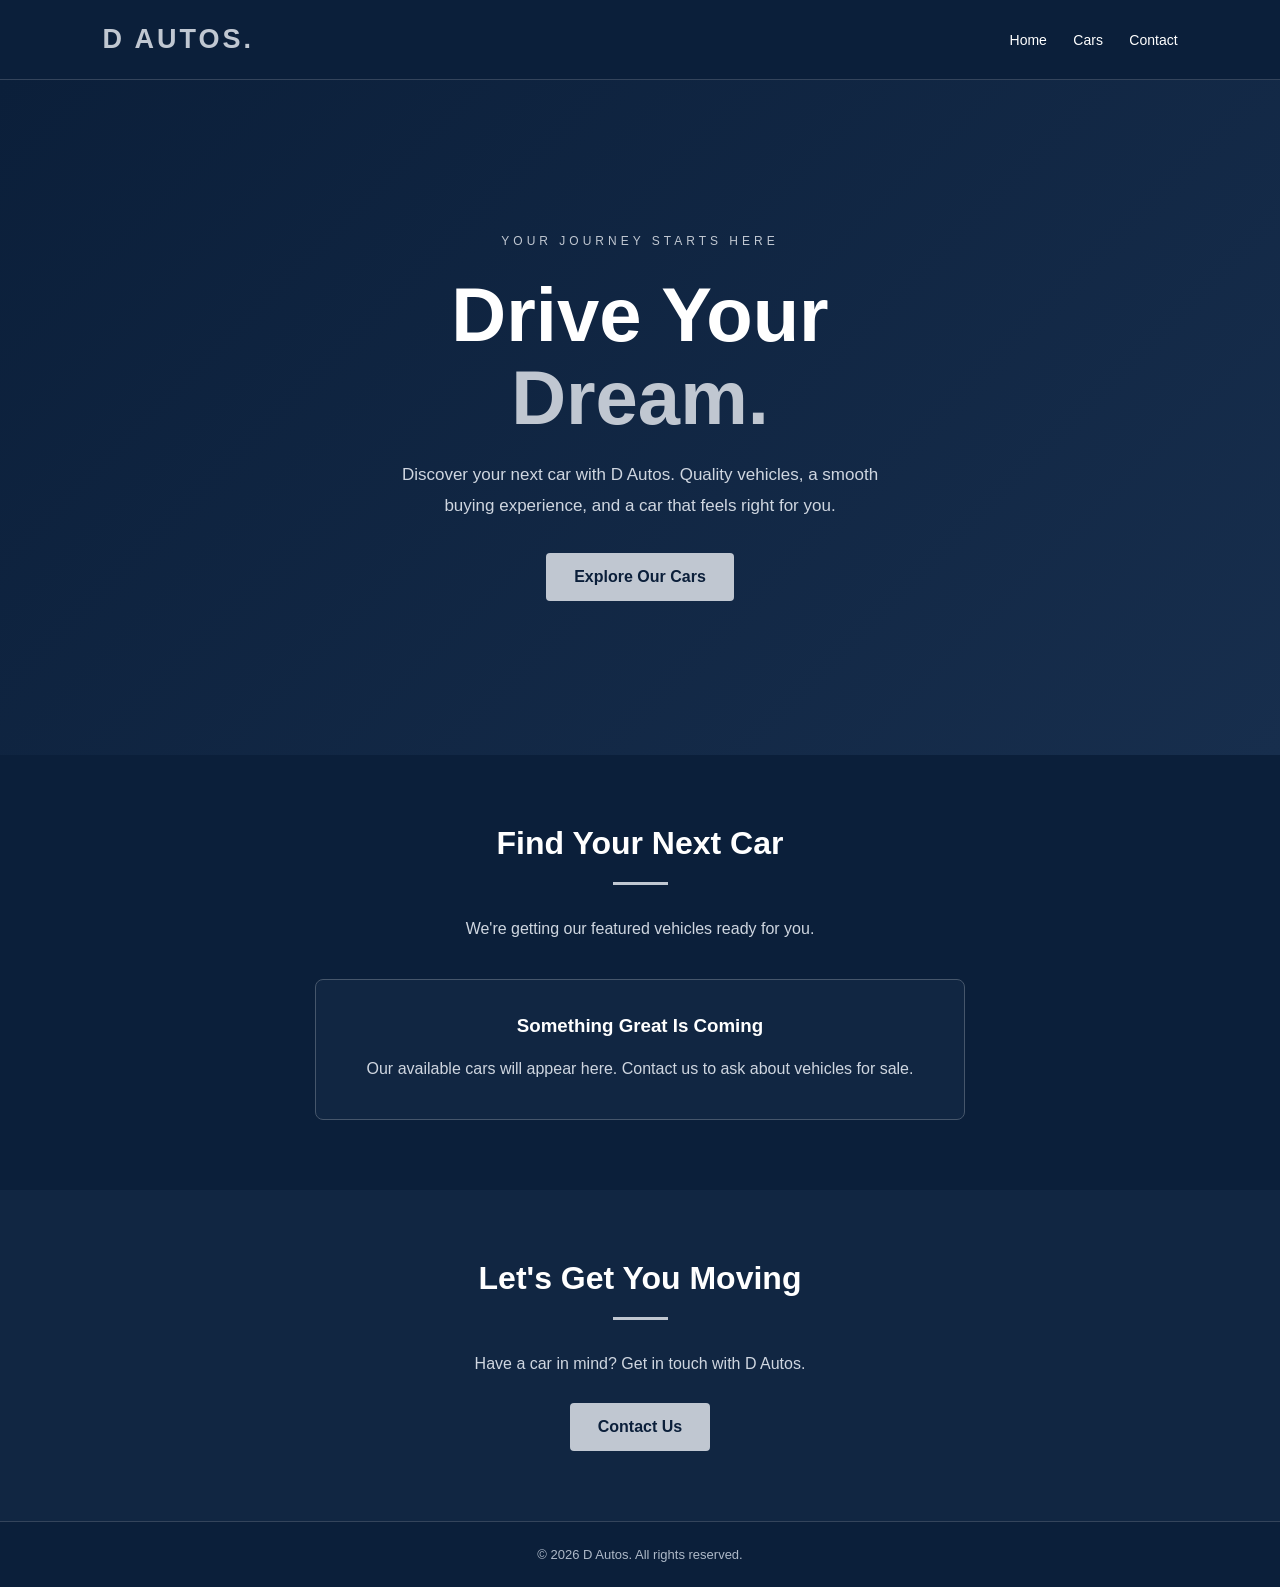
==== index.html @ 4f50bd4d "Add files via upload" ====
<!DOCTYPE html>
<html lang="en">
<head>
  <meta charset="UTF-8">
  <meta name="viewport" content="width=device-width, initial-scale=1.0">
  <title>D AUTOS | Drive Your Dream</title>

  <style>
    * {
      margin: 0;
      padding: 0;
      box-sizing: border-box;
    }

    body {
      font-family: Arial, sans-serif;
      background: #0B1F3A;
      color: #FFFFFF;
    }

    header {
      display: flex;
      justify-content: space-between;
      align-items: center;
      padding: 24px 8%;
      border-bottom: 1px solid #34445B;
    }

    .logo {
      font-size: 27px;
      font-weight: bold;
      letter-spacing: 3px;
      color: #C0C7D1;
    }

    nav a {
      color: #FFFFFF;
      text-decoration: none;
      margin-left: 22px;
      font-size: 14px;
    }

    nav a:hover {
      color: #C0C7D1;
    }

    .hero {
      min-height: 75vh;
      display: flex;
      flex-direction: column;
      justify-content: center;
      align-items: center;
      text-align: center;
      padding: 60px 20px;
      background: linear-gradient(135deg, #0B1F3A, #172E4D);
    }

    .tag {
      color: #C0C7D1;
      text-transform: uppercase;
      letter-spacing: 4px;
      font-size: 12px;
      margin-bottom: 25px;
    }

    h1 {
      font-size: clamp(42px, 8vw, 76px);
      line-height: 1.1;
      margin-bottom: 20px;
    }

    h1 span {
      color: #C0C7D1;
    }

    .hero p {
      color: #CFD6E0;
      font-size: 17px;
      line-height: 1.8;
      max-width: 500px;
      margin-bottom: 32px;
    }

    .button {
      display: inline-block;
      background: #C0C7D1;
      color: #0B1F3A;
      padding: 15px 28px;
      text-decoration: none;
      font-weight: bold;
      border-radius: 4px;
    }

    .button:hover {
      background: #FFFFFF;
    }

    .section {
      padding: 70px 8%;
      text-align: center;
    }

    .section h2 {
      font-size: 32px;
      margin-bottom: 15px;
    }

    .section > p {
      color: #CFD6E0;
      line-height: 1.8;
    }

    .line {
      width: 55px;
      height: 3px;
      background: #C0C7D1;
      margin: 20px auto 30px;
    }

    .car-placeholder {
      max-width: 650px;
      margin: 35px auto 0;
      padding: 35px 20px;
      border: 1px solid #46566B;
      border-radius: 8px;
      background: #112642;
    }

    .car-placeholder p {
      color: #CFD6E0;
      line-height: 1.8;
    }

    .contact {
      background: #112642;
    }

    .contact .button {
      margin-top: 25px;
    }

    footer {
      padding: 25px 15px;
      text-align: center;
      color: #AEB9C8;
      font-size: 13px;
      border-top: 1px solid #34445B;
    }

    @media (max-width: 600px) {
      header {
        flex-direction: column;
        gap: 20px;
      }

      nav a {
        margin: 0 8px;
      }

      .section {
        padding: 55px 6%;
      }
    }
  </style>
</head>

<body>

  <header>
    <div class="logo">D AUTOS.</div>

    <nav>
      <a href="#home">Home</a>
      <a href="#cars">Cars</a>
      <a href="#contact">Contact</a>
    </nav>
  </header>

  <section class="hero" id="home">
    <div class="tag">Your Journey Starts Here</div>

    <h1>Drive Your<br><span>Dream.</span></h1>

    <p>
      Discover your next car with D Autos.
      Quality vehicles, a smooth buying experience,
      and a car that feels right for you.
    </p>

    <a class="button" href="#cars">Explore Our Cars</a>
  </section>

  <section class="section" id="cars">
    <h2>Find Your Next Car</h2>
    <div class="line"></div>

    <p>We're getting our featured vehicles ready for you.</p>

    <div class="car-placeholder">
      <h3>Something Great Is Coming</h3>
      <br>
      <p>
        Our available cars will appear here.
        Contact us to ask about vehicles for sale.
      </p>
    </div>
  </section>

  <section class="section contact" id="contact">
    <h2>Let's Get You Moving</h2>
    <div class="line"></div>

    <p>Have a car in mind? Get in touch with D Autos.</p>

    <a class="button"
       href="https://wa.me/"
       target="_blank"
       rel="noopener noreferrer">
      Contact Us
    </a>
  </section>

  <footer>
    © 2026 D Autos. All rights reserved.
  </footer>

</body>
</html>
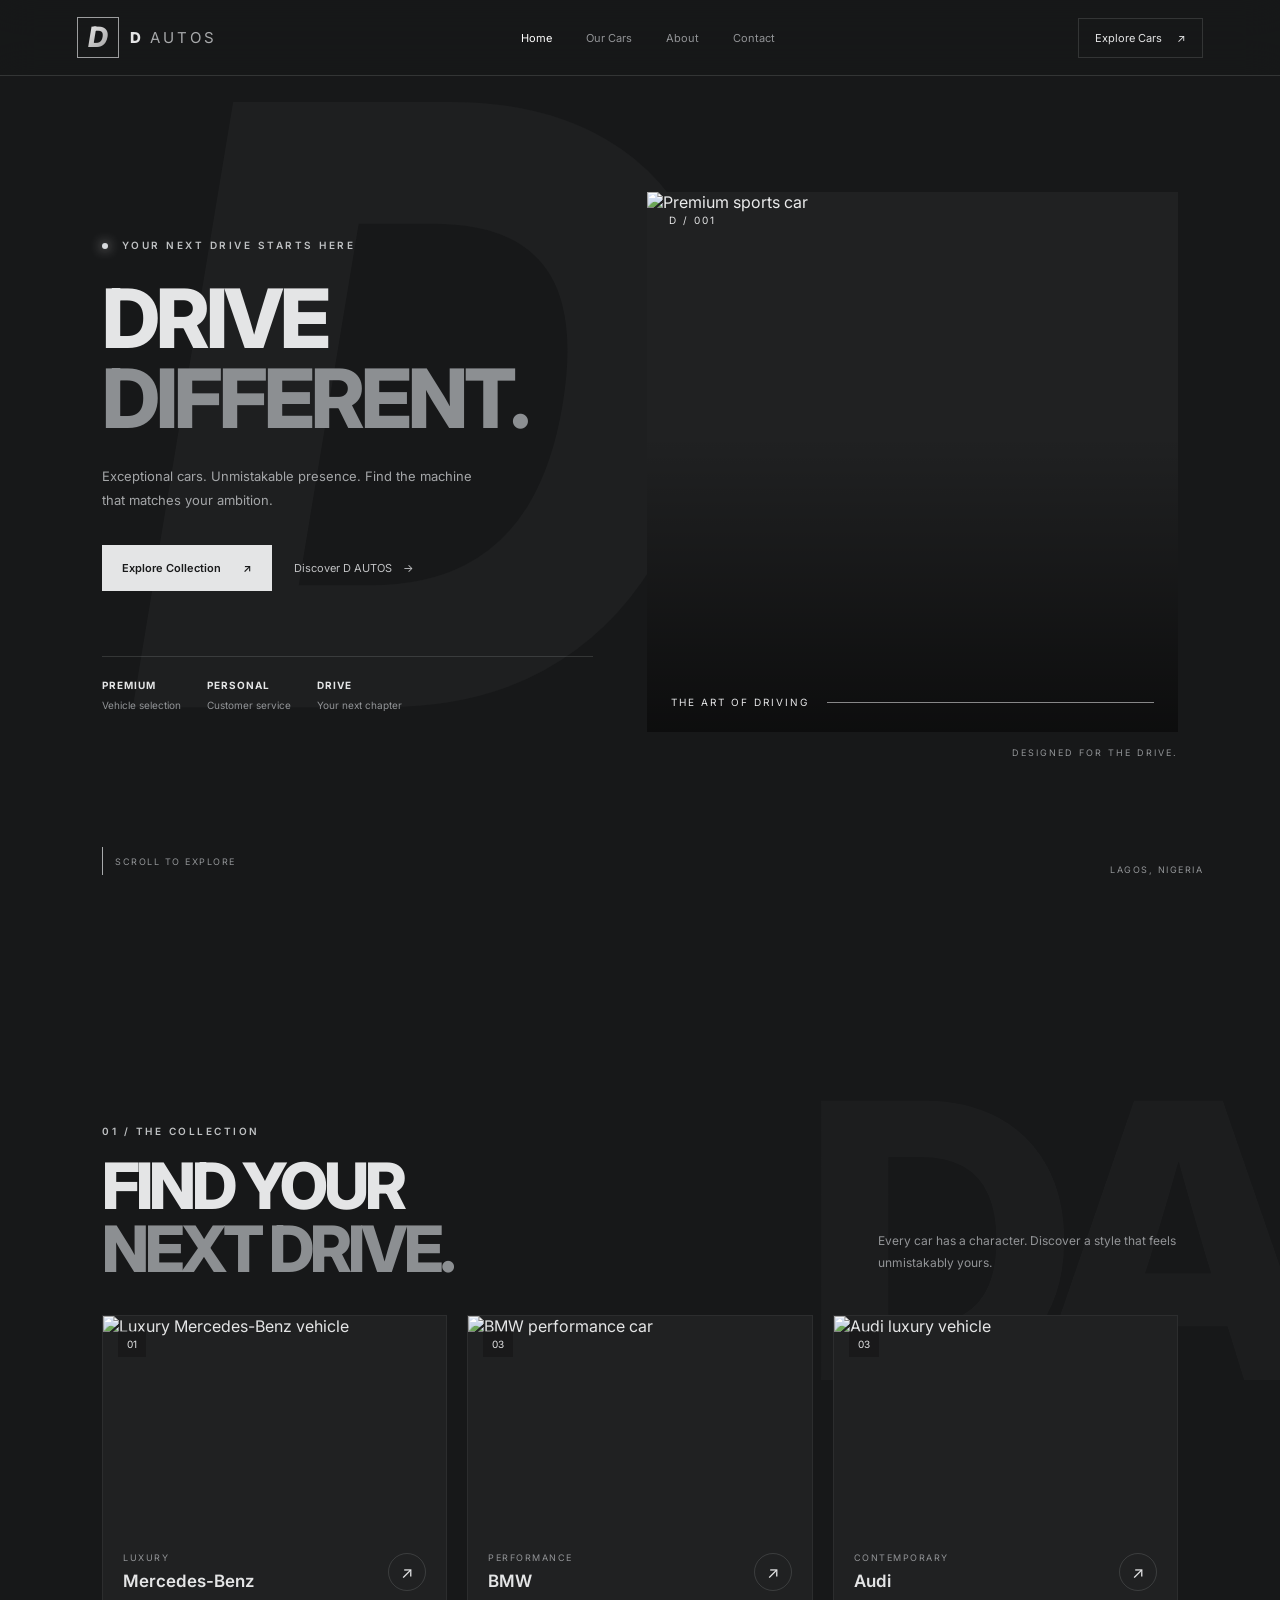
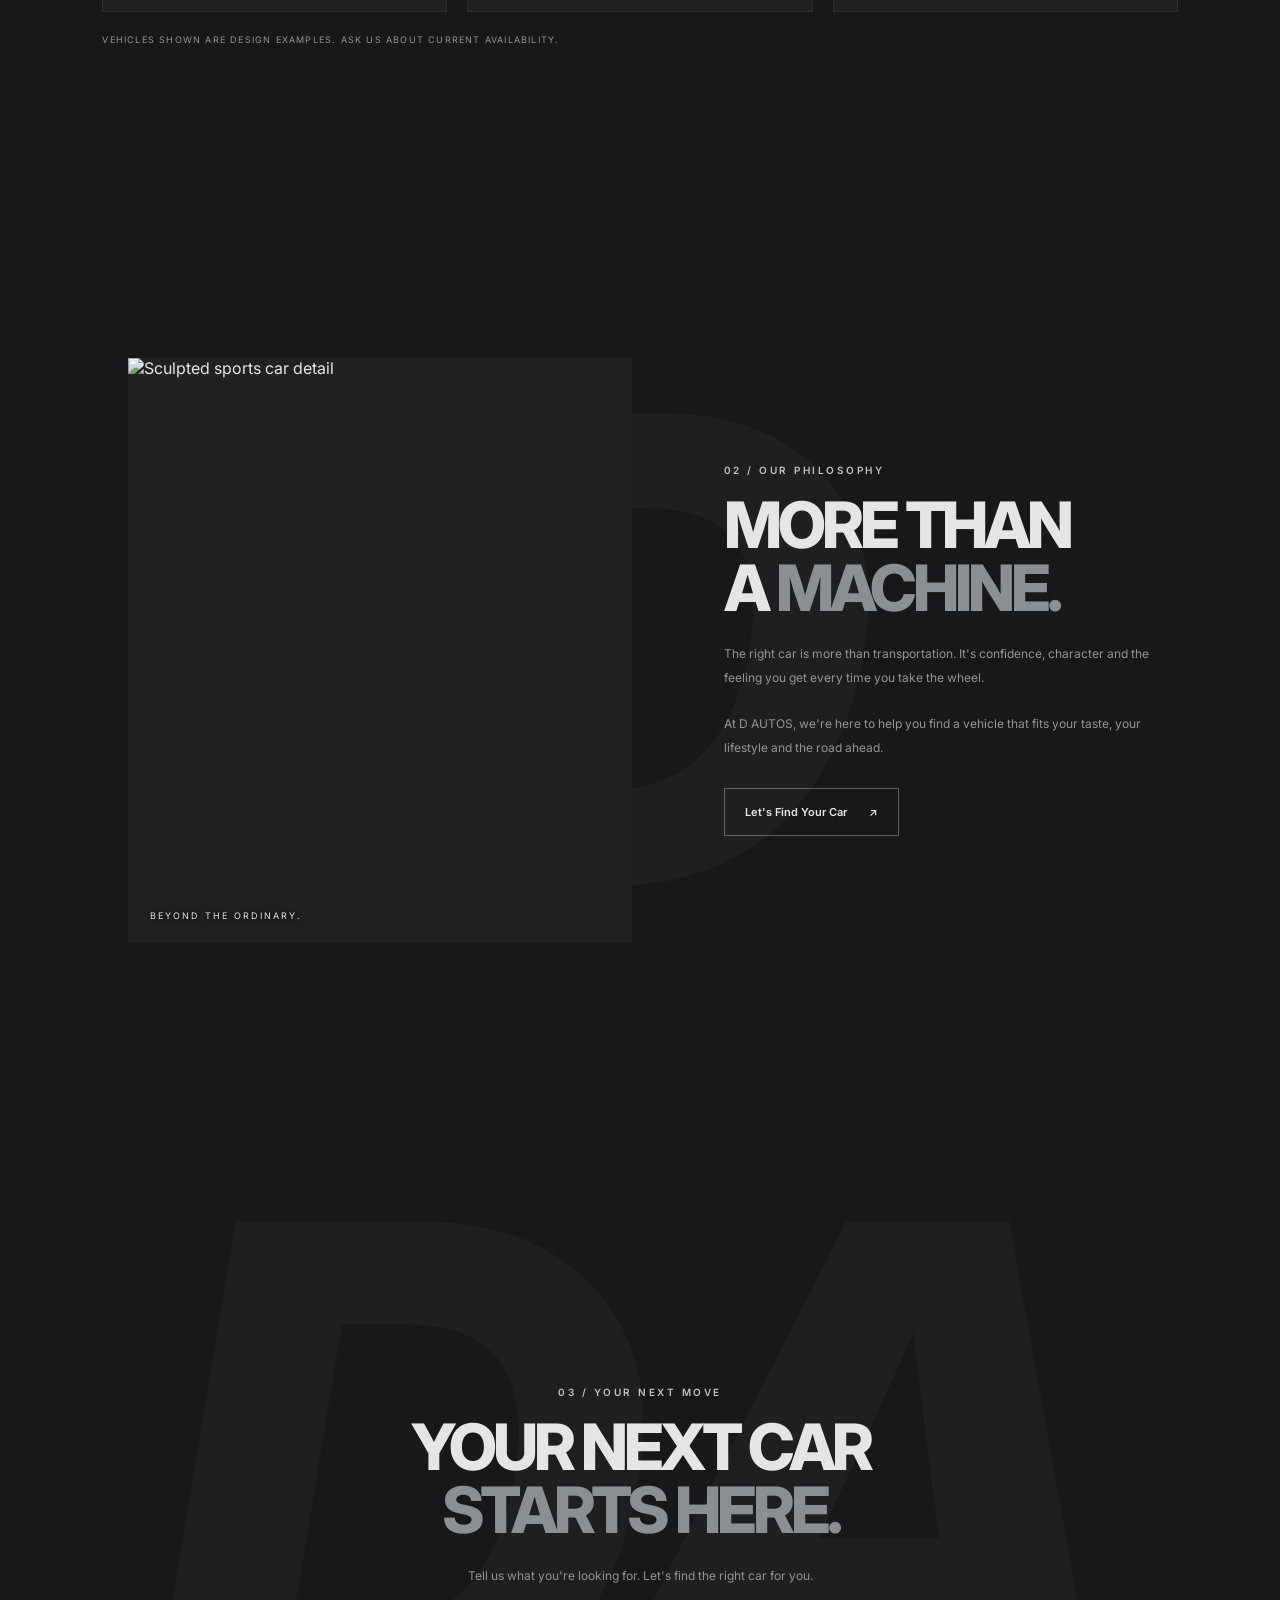
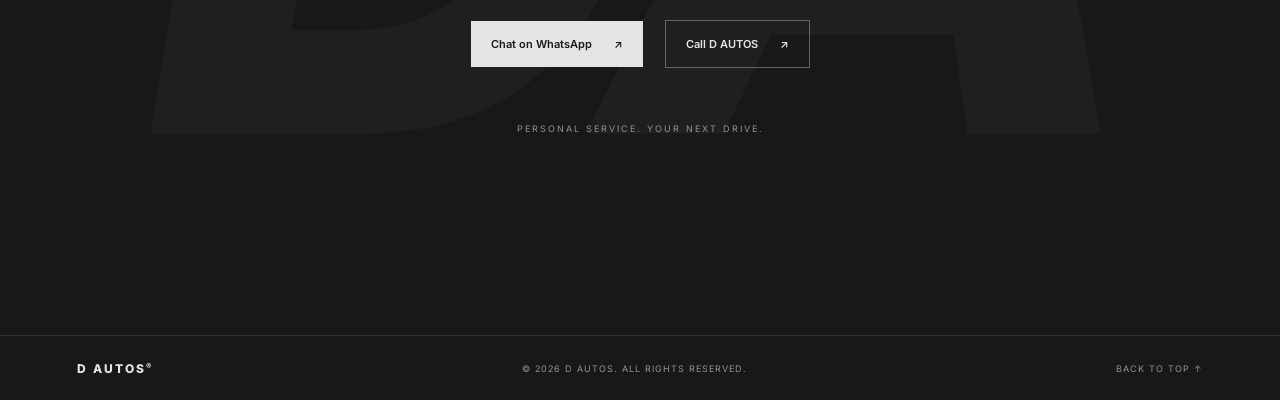
==== commit f55a3509: "Update D AUTOS website design" ====
--- a/index.html
+++ b/index.html
@@ -4,227 +4,192 @@
 <head>
   <meta charset="UTF-8">
   <meta name="viewport" content="width=device-width, initial-scale=1.0">
-  <title>D AUTOS | Drive Your Dream</title>
+  <meta name="theme-color" content="#171819">
+  <meta name="description" content="D AUTOS — Discover premium vehicles and find your next drive.">
+  <title>D AUTOS | Drive Different</title>
 
-  <style>
-    * {
-      margin: 0;
-      padding: 0;
-      box-sizing: border-box;
-    }
+  <link rel="preconnect" href="https://fonts.googleapis.com">
+  <link rel="preconnect" href="https://fonts.gstatic.com" crossorigin>
+  <link href="https://fonts.googleapis.com/css2?family=Inter:wght@400;500;600;700;800&display=swap" rel="stylesheet">
 
-    body {
-      font-family: Arial, sans-serif;
-      background: #0B1F3A;
-      color: #FFFFFF;
-    }
-
-    header {
-      display: flex;
-      justify-content: space-between;
-      align-items: center;
-      padding: 24px 8%;
-      border-bottom: 1px solid #34445B;
-    }
-
-    .logo {
-      font-size: 27px;
-      font-weight: bold;
-      letter-spacing: 3px;
-      color: #C0C7D1;
-    }
-
-    nav a {
-      color: #FFFFFF;
-      text-decoration: none;
-      margin-left: 22px;
-      font-size: 14px;
-    }
-
-    nav a:hover {
-      color: #C0C7D1;
-    }
-
-    .hero {
-      min-height: 75vh;
-      display: flex;
-      flex-direction: column;
-      justify-content: center;
-      align-items: center;
-      text-align: center;
-      padding: 60px 20px;
-      background: linear-gradient(135deg, #0B1F3A, #172E4D);
-    }
-
-    .tag {
-      color: #C0C7D1;
-      text-transform: uppercase;
-      letter-spacing: 4px;
-      font-size: 12px;
-      margin-bottom: 25px;
-    }
-
-    h1 {
-      font-size: clamp(42px, 8vw, 76px);
-      line-height: 1.1;
-      margin-bottom: 20px;
-    }
-
-    h1 span {
-      color: #C0C7D1;
-    }
-
-    .hero p {
-      color: #CFD6E0;
-      font-size: 17px;
-      line-height: 1.8;
-      max-width: 500px;
-      margin-bottom: 32px;
-    }
-
-    .button {
-      display: inline-block;
-      background: #C0C7D1;
-      color: #0B1F3A;
-      padding: 15px 28px;
-      text-decoration: none;
-      font-weight: bold;
-      border-radius: 4px;
-    }
-
-    .button:hover {
-      background: #FFFFFF;
-    }
-
-    .section {
-      padding: 70px 8%;
-      text-align: center;
-    }
-
-    .section h2 {
-      font-size: 32px;
-      margin-bottom: 15px;
-    }
-
-    .section > p {
-      color: #CFD6E0;
-      line-height: 1.8;
-    }
-
-    .line {
-      width: 55px;
-      height: 3px;
-      background: #C0C7D1;
-      margin: 20px auto 30px;
-    }
-
-    .car-placeholder {
-      max-width: 650px;
-      margin: 35px auto 0;
-      padding: 35px 20px;
-      border: 1px solid #46566B;
-      border-radius: 8px;
-      background: #112642;
-    }
-
-    .car-placeholder p {
-      color: #CFD6E0;
-      line-height: 1.8;
-    }
-
-    .contact {
-      background: #112642;
-    }
-
-    .contact .button {
-      margin-top: 25px;
-    }
-
-    footer {
-      padding: 25px 15px;
-      text-align: center;
-      color: #AEB9C8;
-      font-size: 13px;
-      border-top: 1px solid #34445B;
-    }
-
-    @media (max-width: 600px) {
-      header {
-        flex-direction: column;
-        gap: 20px;
-      }
-
-      nav a {
-        margin: 0 8px;
-      }
-
-      .section {
-        padding: 55px 6%;
-      }
-    }
-  </style>
+  <link rel="stylesheet" href="style.css">
+  <script src="script.js" defer></script>
 </head>
 
 <body>
+  <header class="navbar">
+    <a href="#home" class="brand" aria-label="D AUTOS home">
+      <span class="brand-mark">D</span>
+      <span class="brand-name">D <span>AUTOS</span></span>
+    </a>
 
-  <header>
-    <div class="logo">D AUTOS.</div>
+    <button class="menu-toggle" aria-label="Toggle navigation"
+      aria-expanded="false" aria-controls="nav-links">
+      <span></span><span></span>
+    </button>
 
-    <nav>
-      <a href="#home">Home</a>
-      <a href="#cars">Cars</a>
-      <a href="#contact">Contact</a>
+    <nav class="nav-links" id="nav-links">
+      <a href="#home" class="nav-link active">Home</a>
+      <a href="#inventory" class="nav-link">Our Cars</a>
+      <a href="#about" class="nav-link">About</a>
+      <a href="#contact" class="nav-link">Contact</a>
     </nav>
+
+    <a href="cars.html" class="nav-cta">Explore Cars <span>↗</span></a>
   </header>
 
-  <section class="hero" id="home">
-    <div class="tag">Your Journey Starts Here</div>
+  <main>
+    <section class="screen hero" id="home">
+      <div class="watermark" aria-hidden="true">D</div>
 
-    <h1>Drive Your<br><span>Dream.</span></h1>
+      <div class="hero-copy reveal">
+        <p class="eyebrow"><span class="status-dot"></span> YOUR NEXT DRIVE STARTS HERE</p>
+        <h1>DRIVE<br><span>DIFFERENT.</span></h1>
+        <p class="hero-description">
+          Exceptional cars. Unmistakable presence.
+          Find the machine that matches your ambition.
+        </p>
 
-    <p>
-      Discover your next car with D Autos.
-      Quality vehicles, a smooth buying experience,
-      and a car that feels right for you.
-    </p>
+        <div class="hero-actions">
+          <a href="cars.html" class="button button-light">Explore Collection <span>↗</span></a>
+          <a href="#about" class="text-link">Discover D AUTOS <span>→</span></a>
+        </div>
 
-    <a class="button" href="#cars">Explore Our Cars</a>
-  </section>
+        <div class="hero-stats">
+          <div><strong>PREMIUM</strong><span>Vehicle selection</span></div>
+          <div><strong>PERSONAL</strong><span>Customer service</span></div>
+          <div><strong>DRIVE</strong><span>Your next chapter</span></div>
+        </div>
+      </div>
 
-  <section class="section" id="cars">
-    <h2>Find Your Next Car</h2>
-    <div class="line"></div>
+      <div class="hero-visual reveal">
+        <div class="image-frame">
+          <img
+            src="https://images.unsplash.com/photo-1492144534655-ae79c964c9d7?auto=format&fit=crop&w=1800&q=85"
+            alt="Premium sports car"
+            class="hero-car"
+          >
+          <div class="image-shade"></div>
+          <span class="image-index">D / 001</span>
+          <div class="image-caption">
+            <span>THE ART OF DRIVING</span>
+            <span class="caption-line"></span>
+          </div>
+        </div>
+        <div class="visual-note">DESIGNED FOR THE DRIVE.</div>
+      </div>
 
-    <p>We're getting our featured vehicles ready for you.</p>
+      <a href="#inventory" class="scroll-cue"><span></span> SCROLL TO EXPLORE</a>
+      <span class="hero-coordinate">LAGOS, NIGERIA</span>
+    </section>
 
-    <div class="car-placeholder">
-      <h3>Something Great Is Coming</h3>
-      <br>
-      <p>
-        Our available cars will appear here.
-        Contact us to ask about vehicles for sale.
-      </p>
-    </div>
-  </section>
+    <section class="screen inventory" id="inventory">
+      <div class="section-watermark" aria-hidden="true">DA</div>
 
-  <section class="section contact" id="contact">
-    <h2>Let's Get You Moving</h2>
-    <div class="line"></div>
+      <div class="section-heading reveal">
+        <div>
+          <p class="eyebrow">01 / THE COLLECTION</p>
+          <h2>FIND YOUR<br><span>NEXT DRIVE.</span></h2>
+        </div>
+        <p class="section-intro">
+          Every car has a character. Discover a style
+          that feels unmistakably yours.
+        </p>
+      </div>
 
-    <p>Have a car in mind? Get in touch with D Autos.</p>
+      <div class="car-grid">
+        <article class="car-card reveal">
+          <div class="car-image">
+            <img src="https://images.unsplash.com/photo-1618843479313-40f8afb4b4d8?auto=format&fit=crop&w=1000&q=80"
+              alt="Luxury Mercedes-Benz vehicle" loading="lazy">
+            <span class="car-number">01</span>
+          </div>
+          <div class="car-details">
+            <div><p class="car-category">LUXURY</p><h3>Mercedes-Benz</h3></div>
+            <a href="#contact" class="round-arrow" aria-label="Enquire about Mercedes-Benz">↗</a>
+          </div>
+        </article>
 
-    <a class="button"
-       href="https://wa.me/"
-       target="_blank"
-       rel="noopener noreferrer">
-      Contact Us
-    </a>
-  </section>
+        <article class="car-card reveal">
+          <div class="car-image">
+            <img src="https://images.unsplash.com/photo-1555215695-3004980ad54e?auto=format&fit=crop&w=1000&q=80"
+              alt="BMW performance car" loading="lazy">
+            <span class="car-number">03</span>
+          </div>
+          <div class="car-details">
+            <div><p class="car-category">PERFORMANCE</p><h3>BMW</h3></div>
+            <a href="#contact" class="round-arrow" aria-label="Enquire about BMW">↗</a>
+          </div>
+        </article>
 
-  <footer>
-    © 2026 D Autos. All rights reserved.
-  </footer>
+        <article class="car-card reveal">
+          <div class="car-image">
+            <img src="https://images.unsplash.com/photo-1606664515524-ed2f786a0bd6?auto=format&fit=crop&w=1000&q=80"
+              alt="Audi luxury vehicle" loading="lazy">
+            <span class="car-number">03</span>
+          </div>
+          <div class="car-details">
+            <div><p class="car-category">CONTEMPORARY</p><h3>Audi</h3></div>
+            <a href="#contact" class="round-arrow" aria-label="Enquire about Audi">↗</a>
+          </div>
+        </article>
+      </div>
 
+      <p class="inventory-note">VEHICLES SHOWN ARE DESIGN EXAMPLES. ASK US ABOUT CURRENT AVAILABILITY.</p>
+    </section>
+
+    <section class="screen about" id="about">
+      <div class="watermark about-watermark" aria-hidden="true">D</div>
+
+      <div class="about-image reveal">
+        <img src="https://images.unsplash.com/photo-1503376780353-7e6692767b70?auto=format&fit=crop&w=1400&q=85"
+          alt="Sculpted sports car detail" loading="lazy">
+        <span class="about-image-label">BEYOND THE ORDINARY.</span>
+      </div>
+
+      <div class="about-copy reveal">
+        <p class="eyebrow">02 / OUR PHILOSOPHY</p>
+        <h2>MORE THAN<br>A <span>MACHINE.</span></h2>
+        <p>
+          The right car is more than transportation.
+          It's confidence, character and the feeling
+          you get every time you take the wheel.
+        </p>
+        <p>
+          At D AUTOS, we're here to help you find a
+          vehicle that fits your taste, your lifestyle
+          and the road ahead.
+        </p>
+        <a href="#contact" class="button button-outline">Let's Find Your Car <span>↗</span></a>
+      </div>
+    </section>
+
+    <section class="screen contact" id="contact">
+      <div class="watermark contact-watermark" aria-hidden="true">DA</div>
+
+      <div class="contact-content reveal">
+        <p class="eyebrow">03 / YOUR NEXT MOVE</p>
+        <h2>YOUR NEXT CAR<br><span>STARTS HERE.</span></h2>
+        <p>Tell us what you're looking for. Let's find the right car for you.</p>
+
+        <div class="contact-actions">
+          <a href="#" class="button button-light" id="whatsapp-link">
+            Chat on WhatsApp <span>↗</span>
+          </a>
+          <a href="#" class="button button-outline" id="call-link">
+            Call D AUTOS <span>↗</span>
+          </a>
+        </div>
+
+        <p class="contact-reminder">PERSONAL SERVICE. YOUR NEXT DRIVE.</p>
+      </div>
+
+      <footer class="footer">
+        <a href="#home" class="footer-brand">D AUTOS<span>®</span></a>
+        <p>© <span id="year"></span> D  AUTOS. ALL RIGHTS RESERVED.</p>
+        <a href="#home" class="back-top">BACK TO TOP ↑</a>
+      </footer>
+    </section>
+  </main>
 </body>
 </html>
-
--- a/style.css
+++ b/style.css
@@ -0,0 +1,791 @@
+
+:root {
+  --bg: #171819;
+  --surface: #202122;
+  --surface-light: #292a2b;
+  --silver: #e4e5e6;
+  --muted: #929497;
+  --line: rgba(228, 229, 230, 0.14);
+  --font: "Inter", sans-serif;
+}
+
+* {
+  box-sizing: border-box;
+  margin: 0;
+  padding: 0;
+}
+
+html {
+  scroll-behavior: smooth;
+  scroll-snap-type: y proximity;
+  scroll-padding-top: 76px;
+}
+
+body {
+  background: var(--bg);
+  color: var(--silver);
+  font-family: var(--font);
+  overflow-x: hidden;
+}
+
+a {
+  color: inherit;
+  text-decoration: none;
+}
+
+img {
+  display: block;
+  width: 100%;
+  height: 100%;
+  object-fit: cover;
+}
+
+button, a {
+  -webkit-tap-highlight-color: transparent;
+}
+
+.navbar {
+  height: 76px;
+  padding: 0 6%;
+  display: flex;
+  align-items: center;
+  justify-content: space-between;
+  gap: 30px;
+  position: fixed;
+  inset: 0 0 auto;
+  z-index: 100;
+  background: rgba(23, 24, 25, 0.88);
+  border-bottom: 1px solid var(--line);
+  backdrop-filter: blur(18px);
+}
+
+.brand {
+  display: flex;
+  align-items: center;
+  gap: 11px;
+  flex-shrink: 0;
+}
+
+.brand-mark {
+  font-size: 28px;
+  font-weight: 800;
+  font-style: italic;
+  border: 1px solid rgba(228, 229, 230, .65);
+  padding: 3px 10px;
+  line-height: 1.15;
+  background: linear-gradient(135deg, #fff, #888);
+  color: transparent;
+  background-clip: text;
+}
+
+.brand-name {
+  font-size: 15px;
+  font-weight: 800;
+  letter-spacing: 3px;
+}
+
+.brand-name span {
+  color: #a8aaac;
+  font-weight: 400;
+}
+
+.nav-links {
+  display: flex;
+  align-items: center;
+  gap: 34px;
+}
+
+.nav-link {
+  color: var(--muted);
+  font-size: 11px;
+  transition: color .25s;
+}
+
+.nav-link:hover,
+.nav-link.active {
+  color: #fff;
+}
+
+.nav-cta {
+  border: 1px solid var(--line);
+  padding: 12px 16px;
+  font-size: 11px;
+  transition: background .25s, color .25s;
+}
+
+.nav-cta span {
+  margin-left: 12px;
+}
+
+.nav-cta:hover {
+  background: var(--silver);
+  color: var(--bg);
+}
+
+.menu-toggle {
+  display: none;
+}
+
+.screen {
+  min-height: 100svh;
+  position: relative;
+  overflow: hidden;
+  scroll-snap-align: start;
+  scroll-margin-top: 0;
+}
+
+.hero {
+  padding: 125px 8% 75px;
+  display: grid;
+  grid-template-columns: 1fr 1.08fr;
+  align-items: center;
+  gap: 5%;
+}
+
+.watermark {
+  position: absolute;
+  top: 45%;
+  left: 33%;
+  transform: translate(-50%, -50%);
+  font-size: clamp(350px, 65vw, 850px);
+  font-weight: 800;
+  font-style: italic;
+  line-height: .8;
+  color: rgba(228, 229, 230, .035);
+  pointer-events: none;
+  user-select: none;
+}
+
+.hero-copy,
+.hero-visual,
+.section-heading,
+.car-card,
+.about-image,
+.about-copy,
+.contact-content {
+  position: relative;
+  z-index: 1;
+}
+
+.eyebrow {
+  font-size: 10px;
+  font-weight: 600;
+  letter-spacing: 2.5px;
+  color: #bfc1c3;
+}
+
+.status-dot {
+  display: inline-block;
+  height: 6px;
+  width: 6px;
+  background: #d8dadd;
+  border-radius: 50%;
+  margin-right: 8px;
+  box-shadow: 0 0 12px #ddd;
+}
+
+h1, h2 {
+  font-weight: 800;
+  letter-spacing: -4px;
+  line-height: .98;
+}
+
+.hero h1 {
+  font-size: clamp(55px, 6.4vw, 100px);
+  margin: 28px 0 24px;
+}
+
+h1 span, h2 span {
+  color: #8c8f92;
+}
+
+.hero-description {
+  max-width: 390px;
+  color: #a4a6a8;
+  font-size: 13px;
+  line-height: 1.9;
+}
+
+.hero-actions,
+.contact-actions {
+  display: flex;
+  align-items: center;
+  flex-wrap: wrap;
+  gap: 22px;
+  margin-top: 32px;
+}
+
+.button {
+  display: inline-flex;
+  justify-content: center;
+  align-items: center;
+  gap: 22px;
+  padding: 16px 20px;
+  font-size: 11px;
+  font-weight: 600;
+  transition: transform .25s, background .25s, color .25s;
+}
+
+.button:hover {
+  transform: translateY(-3px);
+}
+
+.button-light {
+  background: var(--silver);
+  color: #191a1b;
+}
+
+.button-light:hover {
+  background: #fff;
+}
+
+.button-outline {
+  border: 1px solid rgba(228, 229, 230, .35);
+}
+
+.button-outline:hover {
+  background: var(--silver);
+  color: var(--bg);
+}
+
+.text-link {
+  font-size: 11px;
+  color: #c1c2c4;
+}
+
+.text-link span {
+  margin-left: 8px;
+}
+
+.hero-stats {
+  display: flex;
+  gap: 26px;
+  margin-top: 65px;
+  padding-top: 22px;
+  border-top: 1px solid var(--line);
+}
+
+.hero-stats div {
+  display: flex;
+  flex-direction: column;
+  gap: 8px;
+}
+
+.hero-stats strong {
+  font-size: 10px;
+  letter-spacing: 1px;
+}
+
+.hero-stats span {
+  font-size: 10px;
+  color: var(--muted);
+}
+
+.hero-visual {
+  max-width: 690px;
+  width: 100%;
+  justify-self: end;
+}
+
+.image-frame {
+  height: clamp(360px, 60vh, 650px);
+  position: relative;
+  overflow: hidden;
+  background: var(--surface);
+}
+
+.hero-car {
+  transition: transform 1s ease;
+  filter: saturate(.65) contrast(1.05);
+}
+
+.image-frame:hover .hero-car {
+  transform: scale(1.04);
+}
+
+.image-shade {
+  position: absolute;
+  inset: 0;
+  background: linear-gradient(0deg, rgba(0,0,0,.6), transparent 55%);
+  pointer-events: none;
+}
+
+.image-index {
+  position: absolute;
+  top: 22px;
+  left: 22px;
+  font-size: 10px;
+  letter-spacing: 2px;
+}
+
+.image-caption {
+  position: absolute;
+  bottom: 24px;
+  left: 24px;
+  right: 24px;
+  display: flex;
+  align-items: center;
+  gap: 18px;
+  font-size: 10px;
+  letter-spacing: 2px;
+}
+
+.caption-line {
+  flex: 1;
+  height: 1px;
+  background: rgba(255,255,255,.5);
+}
+
+.visual-note {
+  padding-top: 15px;
+  text-align: right;
+  color: var(--muted);
+  font-size: 9px;
+  letter-spacing: 2px;
+}
+
+.scroll-cue, .hero-coordinate {
+  position: absolute;
+  bottom: 25px;
+  font-size: 9px;
+  letter-spacing: 1.5px;
+  color: var(--muted);
+}
+
+.scroll-cue {
+  left: 8%;
+  display: flex;
+  align-items: center;
+  gap: 12px;
+}
+
+.scroll-cue span {
+  height: 28px;
+  width: 1px;
+  background: #a8aaac;
+  animation: scrollPulse 1.8s infinite;
+}
+
+.hero-coordinate {
+  right: 6%;
+}
+
+.inventory {
+  padding: 125px 8% 55px;
+  display: flex;
+  flex-direction: column;
+  justify-content: center;
+}
+
+.section-watermark {
+  position: absolute;
+  right: -20px;
+  top: 12%;
+  font-size: clamp(180px, 30vw, 450px);
+  font-weight: 800;
+  letter-spacing: -20px;
+  color: rgba(228, 229, 230, .025);
+  pointer-events: none;
+}
+
+.section-heading {
+  display: flex;
+  align-items: end;
+  justify-content: space-between;
+  gap: 30px;
+  margin-bottom: 35px;
+}
+
+.section-heading h2,
+.about h2,
+.contact h2 {
+  font-size: clamp(44px, 5vw, 70px);
+  margin-top: 18px;
+}
+
+.section-intro {
+  max-width: 300px;
+  font-size: 12px;
+  line-height: 1.9;
+  color: var(--muted);
+  padding-bottom: 5px;
+}
+
+.car-grid {
+  display: grid;
+  grid-template-columns: repeat(3, minmax(0, 1fr));
+  gap: 20px;
+}
+
+.car-card {
+  min-width: 0;
+  background: var(--surface);
+  border: 1px solid rgba(255,255,255,.055);
+  transition: border-color .3s, transform .3s;
+}
+
+.car-card:hover {
+  border-color: rgba(228,229,230,.35);
+  transform: translateY(-5px);
+}
+
+.car-image {
+  height: clamp(160px, 24vh, 280px);
+  position: relative;
+  overflow: hidden;
+}
+
+.car-image img {
+  filter: saturate(.65);
+  transition: transform .6s;
+}
+
+.car-card:hover .car-image img {
+  transform: scale(1.05);
+}
+
+.car-number {
+  position: absolute;
+  top: 15px;
+  left: 15px;
+  font-size: 10px;
+  background: rgba(20,20,20,.6);
+  padding: 7px 9px;
+}
+
+.car-details {
+  padding: 20px;
+  display: flex;
+  align-items: center;
+  justify-content: space-between;
+  gap: 10px;
+}
+
+.car-category {
+  color: var(--muted);
+  font-size: 9px;
+  letter-spacing: 1.5px;
+  margin-bottom: 8px;
+}
+
+.car-details h3 {
+  font-size: 17px;
+  font-weight: 600;
+}
+
+.round-arrow {
+  width: 38px;
+  height: 38px;
+  border: 1px solid var(--line);
+  border-radius: 50%;
+  display: grid;
+  place-items: center;
+  transition: background .25s, color .25s;
+}
+
+.round-arrow:hover {
+  background: var(--silver);
+  color: var(--bg);
+}
+
+.inventory-note {
+  margin-top: 22px;
+  font-size: 9px;
+  letter-spacing: 1.2px;
+  color: var(--muted);
+}
+
+.about {
+  padding: 115px 10%;
+  display: grid;
+  grid-template-columns: 1fr .85fr;
+  align-items: center;
+  gap: 9%;
+}
+
+.about-watermark {
+  left: 50%;
+  top: 50%;
+  font-size: 650px;
+}
+
+.about-image {
+  height: min(65vh, 600px);
+  min-height: 350px;
+  overflow: hidden;
+  background: var(--surface);
+}
+
+.about-image img {
+  filter: saturate(.55);
+  transition: transform .8s;
+}
+
+.about-image:hover img {
+  transform: scale(1.04);
+}
+
+.about-image-label {
+  position: absolute;
+  bottom: 22px;
+  left: 22px;
+  font-size: 9px;
+  letter-spacing: 2px;
+  text-shadow: 0 1px 5px #000;
+}
+
+.about-copy > p:not(.eyebrow) {
+  color: var(--muted);
+  font-size: 12px;
+  line-height: 2;
+  margin-top: 22px;
+}
+
+.about-copy .button {
+  margin-top: 28px;
+}
+
+.contact {
+  min-height: 100svh;
+  display: flex;
+  flex-direction: column;
+  justify-content: center;
+  align-items: center;
+  text-align: center;
+  padding: 120px 7% 100px;
+}
+
+.contact-watermark {
+  left: 50%;
+  top: 42%;
+  font-size: clamp(300px, 55vw, 750px);
+}
+
+.contact-content > p:not(.eyebrow):not(.contact-reminder) {
+  color: var(--muted);
+  font-size: 12px;
+  line-height: 1.9;
+  margin-top: 24px;
+}
+
+.contact-actions {
+  justify-content: center;
+}
+
+.contact-reminder {
+  font-size: 9px;
+  color: var(--muted);
+  letter-spacing: 2px;
+  margin-top: 55px;
+}
+
+.footer {
+  position: absolute;
+  bottom: 0;
+  left: 0;
+  right: 0;
+  min-height: 65px;
+  padding: 18px 6%;
+  border-top: 1px solid var(--line);
+  display: flex;
+  align-items: center;
+  justify-content: space-between;
+  gap: 20px;
+}
+
+.footer-brand {
+  font-size: 12px;
+  font-weight: 800;
+  letter-spacing: 2px;
+}
+
+.footer-brand span {
+  font-size: 8px;
+  vertical-align: top;
+}
+
+.footer p, .back-top {
+  color: var(--muted);
+  font-size: 9px;
+  letter-spacing: 1px;
+}
+
+.reveal {
+  opacity: 0;
+  transform: translateY(22px);
+  transition: opacity .8s ease, transform .8s ease;
+}
+
+.reveal.visible {
+  opacity: 1;
+  transform: translateY(0);
+}
+
+@keyframes scrollPulse {
+  0%, 100% { opacity: .35; transform: scaleY(.7); }
+  50% { opacity: 1; transform: scaleY(1); }
+}
+
+@media (min-width: 1500px) {
+  .hero, .inventory, .about {
+    padding-left: max(8%, calc((100vw - 1450px) / 2));
+    padding-right: max(8%, calc((100vw - 1450px) / 2));
+  }
+}
+
+@media (max-width: 900px) {
+  .navbar { padding: 0 5%; gap: 15px; }
+  .nav-links { gap: 18px; }
+  .nav-cta { padding: 11px; }
+  .hero { padding-left: 6%; padding-right: 6%; gap: 4%; }
+  .hero h1 { font-size: clamp(52px, 7vw, 75px); }
+  .hero-stats { gap: 14px; }
+  .inventory, .about { padding-left: 6%; padding-right: 6%; }
+  .about { gap: 5%; }
+  .car-grid { gap: 12px; }
+  .car-details { padding: 14px; }
+}
+
+@media (max-width: 650px) {
+  html {
+    scroll-snap-type: y proximity;
+    scroll-padding-top: 66px;
+  }
+
+  .navbar { height: 66px; }
+  .brand-mark { font-size: 23px; }
+  .brand-name { font-size: 12px; letter-spacing: 2px; }
+  .nav-cta { display: none; }
+
+  .menu-toggle {
+    display: flex;
+    flex-direction: column;
+    gap: 6px;
+    background: none;
+    border: 0;
+    padding: 10px;
+    cursor: pointer;
+  }
+
+  .menu-toggle span {
+    width: 24px;
+    height: 1px;
+    background: var(--silver);
+    transition: transform .25s;
+  }
+
+  .menu-toggle[aria-expanded="true"] span:first-child {
+    transform: translateY(3.5px) rotate(45deg);
+  }
+
+  .menu-toggle[aria-expanded="true"] span:last-child {
+    transform: translateY(-3.5px) rotate(-45deg);
+  }
+
+  .nav-links {
+    display: none;
+    position: absolute;
+    top: 66px;
+    left: 0;
+    right: 0;
+    background: rgba(23,24,25,.98);
+    padding: 22px 6%;
+    border-bottom: 1px solid var(--line);
+    flex-direction: column;
+    align-items: flex-start;
+    gap: 24px;
+  }
+
+  .nav-links.open { display: flex; }
+  .nav-link { font-size: 13px; }
+
+  .screen { scroll-margin-top: 0; }
+
+  .hero {
+    min-height: 100svh;
+    padding: 105px 6% 75px;
+    grid-template-columns: 1fr;
+    align-content: center;
+    gap: 30px;
+  }
+
+  .hero h1 {
+    font-size: clamp(55px, 13vw, 78px);
+    letter-spacing: -3px;
+    margin: 20px 0;
+  }
+
+  .hero-description { font-size: 12px; }
+  .hero-stats { margin-top: 30px; }
+  .hero-stats strong { font-size: 9px; }
+  .hero-stats span { font-size: 9px; }
+  .hero-visual { width: 100%; }
+  .image-frame { height: 32svh; min-height: 220px; max-height: 340px; }
+  .visual-note { font-size: 8px; }
+  .watermark { left: 55%; top: 35%; font-size: 110vw; }
+  .scroll-cue { bottom: 18px; left: 6%; }
+  .hero-coordinate { bottom: 24px; right: 6%; font-size: 8px; }
+
+  .inventory {
+    padding: 105px 6% 50px;
+    justify-content: flex-start;
+  }
+
+  .section-heading {
+    align-items: flex-start;
+    flex-direction: column;
+    gap: 15px;
+    margin-bottom: 24px;
+  }
+
+  .section-heading h2, .about h2, .contact h2 {
+    font-size: clamp(43px, 10vw, 58px);
+    letter-spacing: -2.5px;
+  }
+
+  .section-intro { font-size: 11px; }
+  .car-grid { grid-template-columns: 1fr; gap: 16px; }
+  .car-image { height: 230px; }
+  .car-details h3 { font-size: 16px; }
+  .inventory-note { line-height: 1.8; font-size: 8px; }
+  .section-watermark { top: 6%; }
+
+  .about {
+    padding: 100px 6% 55px;
+    grid-template-columns: 1fr;
+    align-content: center;
+    gap: 30px;
+  }
+
+  .about-image { height: 32svh; min-height: 220px; }
+  .about-copy > p:not(.eyebrow) { margin-top: 16px; }
+  .about-copy .button { margin-top: 20px; }
+  .about-watermark { font-size: 100vw; }
+
+  .contact { padding: 110px 6% 100px; }
+  .contact h2 { font-size: clamp(39px, 10vw, 55px); }
+  .contact-content > p:not(.eyebrow):not(.contact-reminder) { font-size: 11px; }
+  .contact-actions { gap: 12px; }
+  .contact-actions .button { padding: 14px; gap: 12px; }
+  .contact-reminder { margin-top: 35px; }
+
+  .footer {
+    padding: 16px 5%;
+    flex-wrap: wrap;
+    gap: 12px;
+  }
+
+  .footer p { order: 3; width: 100%; text-align: center; }
+  .footer-brand, .back-top { font-size: 8px; }
+}
+
+@media (prefers-reduced-motion: reduce) {
+  *, *::before, *::after {
+    scroll-behavior: auto !important;
+    animation-duration: .01ms !important;
+    animation-iteration-count: 1 !important;
+    transition-duration: .01ms !important;
+  }
+
+  .reveal { opacity: 1; transform: none; }
+}
